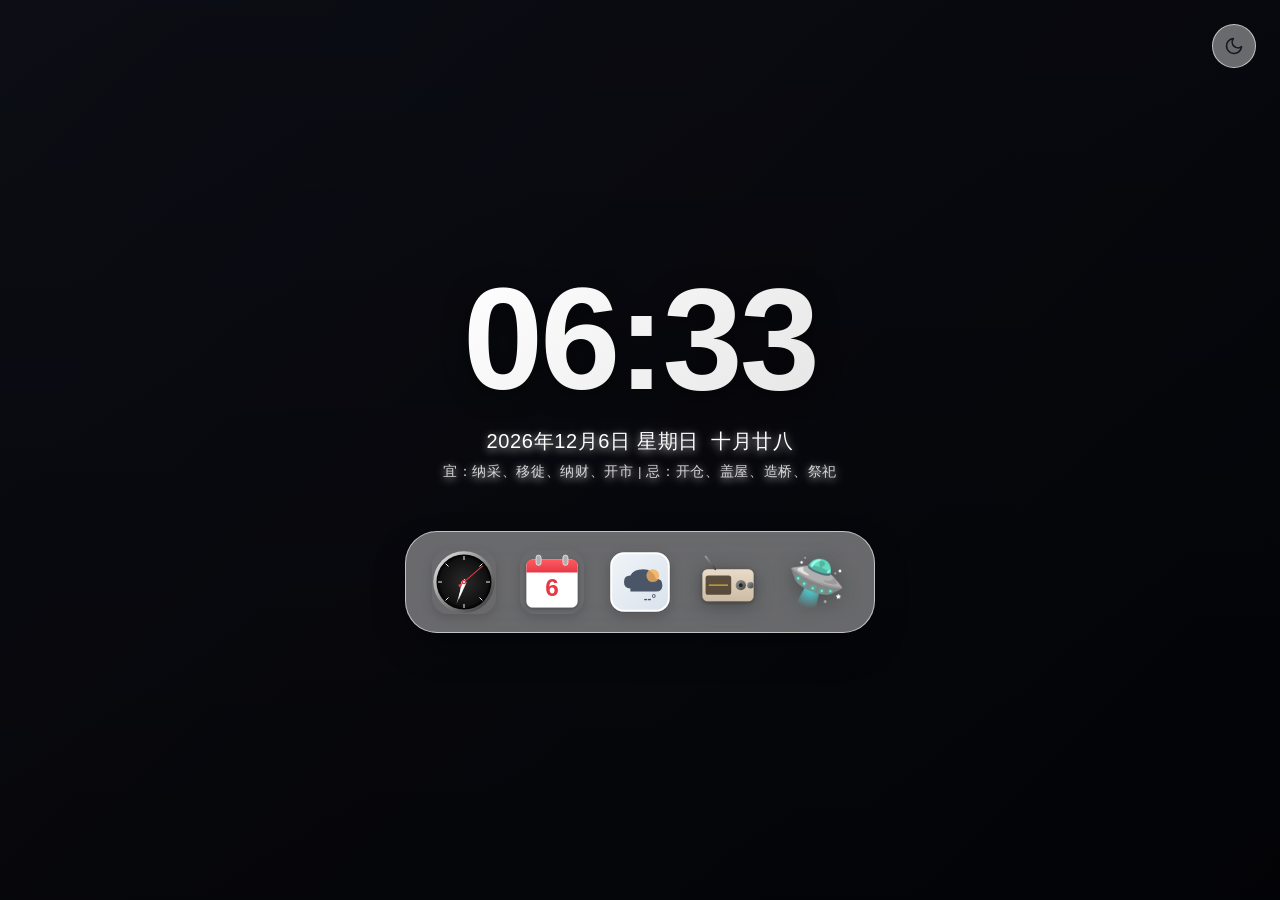
==== index.html @ fb58d251 "deploy: 2026/10/19 21:19:01" ====
<!DOCTYPE html>
<html lang="zh-CN">
<head>
<meta charset="UTF-8">
<meta name="viewport" content="width=device-width, initial-scale=1.0, maximum-scale=1.0, user-scalable=no">
<meta name="theme-color" content="#0b0d14">
<title>主页</title>
<link rel="icon" href="data:image/svg+xml,%3Csvg%20xmlns='http://www.w3.org/2000/svg'%20viewBox='0%200%20100%20100'%3E%3Ccircle%20cx='50'%20cy='50'%20r='44'%20fill='none'%20stroke='%23e63946'%20stroke-width='7'/%3E%3Ctext%20x='50'%20y='50'%20text-anchor='middle'%20dominant-baseline='central'%20font-family='STXingkai%2CXingkai%20SC%2CSTKaiti%2CKaiTi%2Cserif'%20font-size='58'%20fill='%23111'%3E%E6%8B%BE%3C/text%3E%3C/svg%3E">

<script>
  (function () {
    try {
      var saved = localStorage.getItem('theme');
      var dark = saved ? saved === 'dark' : window.matchMedia('(prefers-color-scheme: dark)').matches;
      document.documentElement.setAttribute('data-theme', dark ? 'dark' : 'light');
    } catch (e) {
      document.documentElement.setAttribute('data-theme', 'dark');
    }
  })();
</script>

<link rel="stylesheet" href="assets/css/home/base.css?v=756095dc05">
<link rel="stylesheet" href="assets/css/home/layout.css?v=217991208d">
<link rel="stylesheet" href="assets/css/home/panel.css?v=2468d6ecc9">
<link rel="stylesheet" href="assets/css/home/extra.css?v=a00f566f0d">
</head>

<body>

  <div class="bg-wrap">
    <div class="bg-img" id="bgImg"></div>
    <div class="bg-overlay"></div>
  </div>

  <div class="app-container" id="appContainer">
    
    <div class="main-area" id="mainArea">
      <div class="content-wrap" id="contentWrap">
        
        
        <h1 class="clock" id="mainClock">
          <script>
            var d = new Date();
            document.write(String(d.getHours()).padStart(2, '0') + ':' + String(d.getMinutes()).padStart(2, '0'));
          </script>
        </h1>
        
        <div class="date-area">
          <div class="date-line-1">
            <span id="dateMain">
              <script>
                var d = new Date();
                var weekDays = ['星期日','星期一','星期二','星期三','星期四','星期五','星期六'];
                document.write(d.getFullYear() + '年' + (d.getMonth()+1) + '月' + d.getDate() + '日 ' + weekDays[d.getDay()]);
              </script>
            </span>
            <span id="dateLunar"></span>
            <span id="dateHoliday" class="date-holiday" style="display:none;"></span>
          </div>
          <div class="date-line-2" id="dateHuangli"></div>
        </div>

        <div class="dock" id="dock">
          
          <div class="tool-item" onclick="openPanel('clock', event)" title="时钟">
            <svg viewBox="0 0 100 100">
              <defs>
                <radialGradient id="dial-bg" cx="50%" cy="50%" r="50%">
                  <stop offset="0%" stop-color="#2a2a2a"/><stop offset="85%" stop-color="#111"/><stop offset="100%" stop-color="#000"/>
                </radialGradient>
                <linearGradient id="dial-rim" x1="0" y1="0" x2="1" y2="1">
                  <stop offset="0%" stop-color="#f0f0f0"/><stop offset="50%" stop-color="#888"/><stop offset="100%" stop-color="#333"/>
                </linearGradient>
              </defs>
              <circle cx="50" cy="50" r="48" fill="url(#dial-rim)"/>
              <circle cx="50" cy="50" r="43" fill="url(#dial-bg)"/>
              
              <g stroke="#888" stroke-width="1.5" stroke-linecap="round">
                <line x1="50" y1="10" x2="50" y2="15" stroke="#fff"/>
                <line x1="50" y1="90" x2="50" y2="85" stroke="#fff"/>
                <line x1="10" y1="50" x2="15" y2="50" stroke="#fff"/>
                <line x1="90" y1="50" x2="85" y2="50" stroke="#fff"/>
                <line x1="21.7" y1="21.7" x2="25.3" y2="25.3" stroke="#fff"/>
                <line x1="78.3" y1="78.3" x2="74.7" y2="74.7" stroke="#fff"/>
                <line x1="78.3" y1="21.7" x2="74.7" y2="25.3" stroke="#fff"/>
                <line x1="21.7" y1="78.3" x2="25.3" y2="74.7" stroke="#fff"/>
              </g>

              <g class="clock-hand-hour">
                <path d="M46 50 L50 22 L54 50 L50 55 Z" fill="#f0f0f0"/>
              </g>
              <g class="clock-hand-min">
                <path d="M48 50 L50 14 L52 50 L50 55 Z" fill="#fff"/>
              </g>
              <g class="clock-hand-sec">
                <line x1="50" y1="58" x2="50" y2="12" stroke="#e63946" stroke-width="1.5" stroke-linecap="round"/>
                <circle cx="50" cy="58" r="2.5" fill="#e63946"/>
              </g>
              
              <circle cx="50" cy="50" r="3.5" fill="#e63946"/>
              <circle cx="50" cy="50" r="1.5" fill="#fff"/>
            </svg>
          </div>

          
          <div class="tool-item" onclick="openPanel('calendar', event)" title="日历">
            <svg viewBox="0 0 100 100">
              <defs>
                <linearGradient id="cal-top" x1="0" y1="0" x2="0" y2="1">
                  <stop offset="0%" stop-color="#ff5a5f"/><stop offset="100%" stop-color="#e63946"/>
                </linearGradient>
                <filter id="shadow" x="-10%" y="-10%" width="120%" height="120%">
                  <feDropShadow dx="0" dy="2" stdDeviation="3" flood-opacity="0.3"/>
                </filter>
              </defs>
              <rect x="10" y="15" width="80" height="75" rx="10" fill="#fff" filter="url(#shadow)"/>
              <path d="M10 25 Q10 15 20 15 L80 15 Q90 15 90 25 L90 35 L10 35 Z" fill="url(#cal-top)"/>
              <rect x="25" y="8" width="8" height="16" rx="4" fill="#b0b0b0" stroke="#fff" stroke-width="1"/>
              <rect x="67" y="8" width="8" height="16" rx="4" fill="#b0b0b0" stroke="#fff" stroke-width="1"/>
              <text class="cal-svg-day" x="50" y="72" font-family="Arial, sans-serif" font-weight="bold" font-size="38" fill="#e63946" text-anchor="middle">1</text>
            </svg>
          </div>

          
          <div class="tool-item" onclick="openPanel('weather', event)" title="天气">
            <svg viewBox="0 0 100 100">
              <defs>
                <linearGradient id="w-bg" x1="0" y1="0" x2="1" y2="1">
                  <stop offset="0%" stop-color="#f0f4f8"/><stop offset="100%" stop-color="#d9e2ec"/>
                </linearGradient>
              </defs>
              <rect x="5" y="5" width="90" height="90" rx="20" fill="url(#w-bg)" stroke="#fff" stroke-width="3" filter="url(#shadow)"/>
              <path d="M35 60 Q25 60 25 50 Q25 40 35 40 Q40 30 55 30 Q70 30 75 45 Q85 45 85 55 Q85 65 75 65 L35 65 Z" fill="#4a5568"/>
              <circle cx="70" cy="40" r="10" fill="#f6ad55" opacity="0.8"/>
              <text id="svgWeatherTemp" x="75" y="82" font-family="Arial" font-weight="bold" font-size="18" fill="#4a5568" text-anchor="end">--°</text>
            </svg>
          </div>

          
          <a class="tool-item flat-icon" href="https://yuanhao-o.github.io/broadcast/" target="_blank" onclick="event.stopPropagation();" title="广播系统" style="text-decoration: none;">
            <svg viewBox="0 0 100 100">
              <defs>
                <linearGradient id="radio-body" x1="0" y1="0" x2="0" y2="1">
                  <stop offset="0%" stop-color="#e8dcc8"/><stop offset="100%" stop-color="#cdbca4"/>
                </linearGradient>
                <linearGradient id="radio-metal" x1="0" y1="0" x2="1" y2="1">
                  <stop offset="0%" stop-color="#999"/><stop offset="100%" stop-color="#444"/>
                </linearGradient>
              </defs>
              <rect x="10" y="30" width="80" height="50" rx="8" fill="url(#radio-body)" filter="url(#shadow)"/>
              <rect x="15" y="40" width="40" height="30" rx="4" fill="#3a2e20" opacity="0.8"/>
              <line x1="20" y1="55" x2="50" y2="55" stroke="#d4af37" stroke-width="2"/>
              <circle cx="70" cy="55" r="8" fill="url(#radio-metal)"/>
              <circle cx="70" cy="55" r="3" fill="#222"/>
              <circle cx="85" cy="55" r="5" fill="url(#radio-metal)"/>
              <line x1="30" y1="30" x2="15" y2="10" stroke="url(#radio-metal)" stroke-width="3" stroke-linecap="round"/>
            </svg>
          </a>

          
          <div class="tool-item flat-icon" onclick="popEmojiAndChange(event)" title="Hi🥰">
            <span class="emoji-char" id="dockEmoji">😀</span>
          </div>
        </div>
      </div>
    </div>

    
    <div class="side-panel" id="sidePanel" onclick="event.stopPropagation()">
      <div class="panel-header">
        <h2 class="panel-title" id="panelTitle">功能</h2>
        <button class="panel-close" onclick="closePanel()">
          <svg width="20" height="20" viewBox="0 0 24 24" fill="none" stroke="currentColor" stroke-width="2" stroke-linecap="round"><path d="M18 6L6 18M6 6l12 12"/></svg>
        </button>
      </div>

      
      <div class="panel-content" id="panel-clock">
        <div class="big-clock-display" id="bigClock" style="margin-top:2vh; margin-bottom: 4vh;">00:00:00</div>
        
        <div class="pomo-module">
          <div class="pomo-header">
            <span id="pomoPhaseText">专注时间</span>
            <button class="pomo-settings-btn" onclick="togglePomoSettings(event)" aria-label="设置">
              <svg viewBox="0 0 24 24" fill="none" stroke="currentColor" stroke-width="2" stroke-linecap="round"><circle cx="12" cy="12" r="3"/><path d="M19.4 15a1.65 1.65 0 0 0 .33 1.82l.06.06a2 2 0 0 1 0 2.83 2 2 0 0 1-2.83 0l-.06-.06a1.65 1.65 0 0 0-1.82-.33 1.65 1.65 0 0 0-1 1.51V21a2 2 0 0 1-2 2 2 2 0 0 1-2-2v-.09A1.65 1.65 0 0 0 9 19.4a1.65 1.65 0 0 0-1.82.33l-.06.06a2 2 0 0 1-2.83 0 2 2 0 0 1 0-2.83l.06-.06a1.65 1.65 0 0 0 .33-1.82 1.65 1.65 0 0 0-1.51-1H3a2 2 0 0 1-2-2 2 2 0 0 1 2-2h.09A1.65 1.65 0 0 0 4.6 9a1.65 1.65 0 0 0-.33-1.82l-.06-.06a2 2 0 0 1 0-2.83 2 2 0 0 1 2.83 0l.06.06a1.65 1.65 0 0 0 1.82.33H9a1.65 1.65 0 0 0 1-1.51V3a2 2 0 0 1 2-2 2 2 0 0 1 2 2v.09a1.65 1.65 0 0 0 1 1.51 1.65 1.65 0 0 0 1.82-.33l.06-.06a2 2 0 0 1 2.83 0 2 2 0 0 1 0 2.83l-.06.06a1.65 1.65 0 0 0-.33 1.82V9a1.65 1.65 0 0 0 1.51 1H21a2 2 0 0 1 2 2 2 2 0 0 1-2 2h-.09a1.65 1.65 0 0 0-1.51 1z"/></svg>
            </button>
          </div>

          <div class="pomo-settings-pop" id="pomoSettingsPop">
            <label>专注: <input type="number" id="pomoFocusIn" min="1" max="90" value="25"> 分</label>
            <label>短休: <input type="number" id="pomoShortIn" min="1" max="30" value="5"> 分</label>
            <label>长休: <input type="number" id="pomoLongIn" min="1" max="60" value="15"> 分</label>
            <button onclick="savePomoSettings(event)">保存</button>
          </div>

          <div class="pomo-ring-wrap">
            <svg viewBox="0 0 100 100" class="pomo-ring-svg">
              <circle cx="50" cy="50" r="44" class="pomo-track"/>
              <circle cx="50" cy="50" r="44" class="pomo-bar" id="pomoProgressBar"/>
            </svg>
            <div class="pomo-time" id="pomoTimeText">25:00</div>
          </div>

          <div class="pomo-controls">
            <button class="pomo-btn" onclick="togglePomo(event)">
              <span id="pomoStartBtnText">开始</span>
            </button>
            <button class="pomo-btn" onclick="resetPomo(event)">重置</button>
          </div>
        </div>
      </div>

      
      <div class="panel-content" id="panel-calendar">
        <div style="display:flex; justify-content:space-between; align-items:center; margin-bottom:20px;">
          <button onclick="changeMonth(-1)" style="background:none;border:none;color:var(--text);cursor:pointer;padding:8px;">
            <svg width="24" height="24" viewBox="0 0 24 24" fill="none" stroke="currentColor" stroke-width="2"><path d="M15 18l-6-6 6-6"/></svg>
          </button>
          
          <div style="display:flex; align-items:center; gap:12px;">
            <h3 id="calMonthTitle" style="margin:0; font-size:clamp(1.1rem, 2.5vw, 1.3rem);">2026年 10月</h3>
            <button class="today-btn" onclick="goToToday()">今天</button>
          </div>

          <button onclick="changeMonth(1)" style="background:none;border:none;color:var(--text);cursor:pointer;padding:8px;">
            <svg width="24" height="24" viewBox="0 0 24 24" fill="none" stroke="currentColor" stroke-width="2"><path d="M9 18l6-6-6-6"/></svg>
          </button>
        </div>
        <div class="calendar-header">
          <div>日</div><div>一</div><div>二</div><div>三</div><div>四</div><div>五</div><div>六</div>
        </div>
        <div class="calendar-grid" id="calGrid"></div>
      </div>

      
      <div class="panel-content" id="panel-weather">
        <div class="weather-search-container">
          <input type="text" id="cityInput" placeholder="搜索城市 (如: 上海)">
          <button onclick="searchCity()" aria-label="搜索">
            <svg width="18" height="18" viewBox="0 0 24 24" fill="none" stroke="currentColor" stroke-width="2"><circle cx="11" cy="11" r="8"/><path d="M21 21l-4.35-4.35"/></svg>
          </button>
        </div>

        <div class="weather-hero">
          <div class="weather-hero-city" id="wCityName">定位中...</div>
          <div class="weather-hero-main">
            <div class="weather-hero-temp" id="wTemp">--°</div>
            <div style="display:flex; flex-direction:column;">
              <div class="weather-hero-desc" id="wDesc">-</div>
              <div style="font-size:0.9rem; color:var(--text-sub);" id="wFeelsLike">体感 --°</div>
            </div>
          </div>
        </div>

        <div class="weather-grid">
          <div class="weather-card">
            <div class="weather-card-title">
              <svg width="14" height="14" viewBox="0 0 24 24" fill="none" stroke="currentColor" stroke-width="2"><path d="M12 2.69l5.66 5.66a8 8 0 1 1-11.31 0z"/></svg>
              相对湿度
            </div>
            <div class="weather-card-value" id="wHumidity">--%</div>
          </div>
          <div class="weather-card">
            <div class="weather-card-title">
              <svg width="14" height="14" viewBox="0 0 24 24" fill="none" stroke="currentColor" stroke-width="2"><path d="M9.59 4.59A2 2 0 1 1 11 8H2m10.59 11.41A2 2 0 1 0 14 16H2m15.73-8.27A2.5 2.5 0 1 1 19.5 12H2"/></svg>
              风速
            </div>
            <div class="weather-card-value" id="wWind">-- km/h</div>
          </div>
        </div>

        <div class="weather-forecast-title">未来 5 天</div>
        <div class="weather-forecast" id="wForecast"></div>
      </div>
    </div>
  </div>

  <button class="theme-toggle" id="themeToggle" aria-label="切换主题">
    <svg class="icon-sun" viewBox="0 0 24 24" fill="none" stroke="currentColor" stroke-width="2" stroke-linecap="round">
      <circle cx="12" cy="12" r="4.5"/><path d="M12 2v2m0 16v2M4.93 4.93l1.41 1.41m11.32 11.32l1.41 1.41M2 12h2m16 0h2M6.34 17.66l-1.41 1.41M19.07 4.93l-1.41 1.41"/>
    </svg>
    <svg class="icon-moon" viewBox="0 0 24 24" fill="none" stroke="currentColor" stroke-width="2" stroke-linecap="round" stroke-linejoin="round">
      <path d="M21 12.79A9 9 0 1 1 11.21 3 7 7 0 0 0 21 12.79z"/>
    </svg>
  </button>

  <div class="toast" id="toast">提示</div>

  <script src="assets/vendor/lunar-1.6.12.js?v=e92a6390a7" defer></script>

<script src="assets/js/home/app.js?v=abe5854123"></script>
</body>
</html>
---- assets/css/home/base.css ----
/*! home/base.css */*,::after,::before{box-sizing:border-box}html{-webkit-text-size-adjust:100%}:root{color-scheme:dark;--bg:#0b0d14;--text:#ffffff;--text-sub:rgba(255, 255, 255, 0.6);--glass:rgba(255, 255, 255, 0.08);--glass-border:rgba(255, 255, 255, 0.15);--panel-bg:rgba(20, 24, 36, 0.85);--panel-border:rgba(255, 255, 255, 0.1);--hover-bg:rgba(255, 255, 255, 0.15);--text-shadow:0 2px 8px rgba(0,0,0,0.6);--card-bg:rgba(255, 255, 255, 0.05);--card-border:rgba(255, 255, 255, 0.08);--cal-hover:rgba(255,255,255,0.1);--cal-today-bg:#e63946}[data-theme=light]{color-scheme:light;--bg:#f3f5fb;--text:#141824;--text-sub:rgba(20, 24, 36, 0.6);--glass:rgba(255, 255, 255, 0.4);--glass-border:rgba(255, 255, 255, 0.6);--panel-bg:rgba(255, 255, 255, 0.95);--panel-border:rgba(0, 0, 0, 0.08);--hover-bg:rgba(0, 0, 0, 0.05);--text-shadow:0 2px 8px rgba(255,255,255,0.8);--card-bg:rgba(255, 255, 255, 0.6);--card-border:rgba(0, 0, 0, 0.05);--cal-hover:rgba(0,0,0,0.05);--cal-today-bg:#e63946}body{margin:0;height:100vh;display:flex;overflow:hidden;background-color:var(--bg);color:var(--text);font-family:-apple-system,BlinkMacSystemFont,"Segoe UI",Roboto,"PingFang SC","Microsoft YaHei",sans-serif;transition:background-color .45s ease,color .45s ease}.bg-wrap{position:fixed;inset:0;z-index:-1;background-color:var(--bg)}.bg-img{position:absolute;inset:0;background-size:cover;background-position:center;filter:saturate(.9) contrast(1.05) brightness(.85);animation:bgZoom 30s ease-in-out infinite alternate;opacity:0;transition:opacity 1s ease}.bg-img.loaded{opacity:1}.bg-overlay{position:absolute;inset:0;background:linear-gradient(180deg,rgba(0,0,0,.4) 0,rgba(0,0,0,.6) 100%)}[data-theme=light] .bg-overlay{background:linear-gradient(180deg,rgba(0,0,0,.3) 0,rgba(0,0,0,.5) 100%)}.theme-toggle{position:fixed;top:clamp(16px,2vw,24px);right:clamp(16px,2vw,24px);z-index:50;width:44px;height:44px;display:grid;place-items:center;border-radius:50%;border:1px solid var(--glass-border);background:var(--glass);backdrop-filter:blur(12px);color:var(--text);cursor:pointer;transition:all .3s cubic-bezier(.25, 1, .5, 1)}.theme-toggle:hover{transform:scale(1.05);background:var(--hover-bg)}.theme-toggle svg{width:20px;height:20px;position:absolute;transition:opacity .3s,transform .3s}.theme-toggle .icon-moon{opacity:0;transform:rotate(-90deg) scale(.5)}[data-theme=light] .theme-toggle .icon-sun{opacity:0;transform:rotate(90deg) scale(.5)}[data-theme=light] .theme-toggle .icon-moon{opacity:1;transform:rotate(0) scale(1)}.app-container.split~.theme-toggle{opacity:0;pointer-events:none;transform:translateY(-10px) scale(.9)}
---- assets/css/home/layout.css ----
/*! home/layout.css */.app-container{display:flex;width:100%;height:100%;transition:transform .5s cubic-bezier(.25, 1, .5, 1)}.main-area{flex:1;display:flex;flex-direction:column;align-items:center;justify-content:center;position:relative;z-index:10;width:100%;height:100%;padding:clamp(20px,4vw,40px);transition:transform .5s cubic-bezier(.25, 1, .5, 1),opacity .5s ease}.app-container.split .main-area{transform:scale(.85) translateX(-10vw);opacity:.6;cursor:pointer}.content-wrap{display:flex;flex-direction:column;align-items:center;width:100%;transition:transform .5s cubic-bezier(.25, 1, .5, 1)}.clock{font-family:ui-rounded,"SF Pro Rounded",-apple-system,sans-serif;font-size:clamp(4rem, 12vw, 9rem);font-weight:600;line-height:1;margin:0;background:linear-gradient(135deg,#fff 0,rgba(255,255,255,.8) 100%);-webkit-background-clip:text;-webkit-text-fill-color:transparent;filter:drop-shadow(0 4px 12px rgba(0,0,0,.4));letter-spacing:-.02em}[data-theme=light] .clock{background:linear-gradient(135deg,#fff 0,rgba(255,255,255,.9) 100%);-webkit-background-clip:text;-webkit-text-fill-color:transparent;filter:drop-shadow(0 4px 12px rgba(0,0,0,.5))}.date-area{display:flex;flex-direction:column;align-items:center;gap:clamp(4px,1vw,8px);margin-top:clamp(10px,2vw,16px);margin-bottom:clamp(30px,6vw,50px);text-align:center;font-weight:500;letter-spacing:.04em;text-shadow:var(--text-shadow);color:#fff}.date-line-1{display:flex;align-items:center;flex-wrap:wrap;justify-content:center;gap:clamp(6px,1.5vw,12px);font-size:clamp(.95rem, 2.5vw, 1.25rem)}.date-line-2{font-size:clamp(.75rem, 1.8vw, .85rem);color:rgba(255,255,255,.8)}.date-holiday{background:#e63946;color:#fff;padding:2px 6px;border-radius:4px;font-size:.75rem;font-weight:600;text-shadow:none}.date-holiday.work{background:#5a6270}.dock{display:flex;flex-wrap:wrap;justify-content:center;gap:clamp(10px,2vw,24px);padding:clamp(12px,2vw,18px) clamp(16px,3vw,26px);border-radius:clamp(20px,4vw,32px);background:var(--glass);border:1px solid var(--glass-border);backdrop-filter:blur(20px);-webkit-backdrop-filter:blur(20px);box-shadow:0 16px 40px -10px rgba(0,0,0,.4);max-width:95vw}.tool-item{position:relative;width:clamp(44px,6vw,64px);height:clamp(44px,6vw,64px);border-radius:clamp(12px,2vw,16px);cursor:pointer;display:flex;align-items:center;justify-content:center;transition:transform .2s cubic-bezier(.34, 1.56, .64, 1);-webkit-tap-highlight-color:transparent;box-shadow:0 4px 12px rgba(0,0,0,.15)}.tool-item:hover{transform:translateY(-4px) scale(1.05)}.tool-item:active{transform:scale(.95)}.tool-item svg{width:100%;height:100%;border-radius:inherit}.tool-item.flat-icon{box-shadow:none;background:0 0}.tool-item.flat-icon svg{filter:drop-shadow(0 4px 10px rgba(0,0,0,.3))}.clock-hand-hour,.clock-hand-min,.clock-hand-sec{transform-origin:50px 50px}.emoji-char{font-size:clamp(32px, 4vw, 46px);line-height:1;filter:drop-shadow(0 4px 10px rgba(0,0,0,.3));transition:transform .2s cubic-bezier(.34, 1.56, .64, 1);user-select:none}.tool-item:active .emoji-char{transform:scale(.85)}
---- assets/css/home/panel.css ----
/*! home/panel.css */.side-panel{position:fixed;top:0;right:0;width:50vw;min-width:380px;max-width:800px;height:100vh;height:100dvh;background:var(--panel-bg);border-left:1px solid var(--panel-border);backdrop-filter:blur(30px);-webkit-backdrop-filter:blur(30px);z-index:40;transform:translateX(100%);opacity:0;pointer-events:none;display:flex;flex-direction:column;padding:clamp(20px,4vw,40px);transition:transform .5s cubic-bezier(.25, 1, .5, 1),opacity .5s cubic-bezier(.25, 1, .5, 1)}.side-panel.open{transform:translateX(0);opacity:1;pointer-events:auto}.panel-header{display:flex;justify-content:space-between;align-items:center;margin-bottom:clamp(20px,4vw,30px);flex-shrink:0}.panel-title{font-size:clamp(1.2rem, 3vw, 1.5rem);font-weight:600;margin:0}.panel-close{background:var(--hover-bg);border:none;width:36px;height:36px;border-radius:50%;cursor:pointer;color:var(--text);display:grid;place-items:center;transition:background .2s}.panel-close:hover{background:var(--glass-border)}.panel-content{flex:1;overflow-y:auto;display:none;padding-bottom:20px}.panel-content.active{display:block;animation:fadeIn .4s ease}#panel-clock.active{display:flex;flex-direction:column;align-items:center;height:100%}.big-clock-display{font-family:ui-rounded,sans-serif;font-size:clamp(4rem, 10vw, 7rem);font-weight:600;text-align:center;letter-spacing:-.04em;line-height:1;text-shadow:0 4px 20px rgba(0,0,0,.1)}.pomo-module{width:100%;max-width:340px;background:var(--card-bg);border:1px solid var(--card-border);border-radius:24px;padding:clamp(16px,3vw,24px);display:flex;flex-direction:column;align-items:center;position:relative;backdrop-filter:blur(10px);margin-top:auto;margin-bottom:20px}.pomo-header{width:100%;display:flex;justify-content:space-between;align-items:center;font-size:clamp(.9rem, 2vw, 1rem);font-weight:600;color:var(--text-sub);margin-bottom:20px}.pomo-settings-btn{background:0 0;border:none;color:var(--text-sub);cursor:pointer;padding:4px;border-radius:8px;transition:background .2s}.pomo-settings-btn:hover{background:var(--hover-bg);color:var(--text)}.pomo-settings-btn svg{width:20px;height:20px}.pomo-settings-pop{display:none;position:absolute;top:60px;right:20px;background:var(--panel-bg);border:1px solid var(--panel-border);padding:16px;border-radius:16px;z-index:10;box-shadow:0 10px 30px rgba(0,0,0,.2);flex-direction:column;gap:12px}.pomo-settings-pop.show{display:flex}.pomo-settings-pop label{font-size:.9rem;display:flex;justify-content:space-between;align-items:center;gap:10px}.pomo-settings-pop input{width:60px;padding:6px 8px;border-radius:8px;border:1px solid var(--line);background:var(--glass);color:var(--text);font-size:.9rem;outline:0}.pomo-settings-pop button{background:#4f6ef7;color:#fff;border:none;padding:8px 12px;border-radius:8px;cursor:pointer;font-size:.9rem;font-weight:600;margin-top:4px}.pomo-ring-wrap{position:relative;width:clamp(140px,40vw,180px);height:clamp(140px,40vw,180px);margin-bottom:20px}.pomo-ring-svg{width:100%;height:100%;transform:rotate(-90deg)}.pomo-track{fill:none;stroke:var(--line);stroke-width:6}.pomo-bar{fill:none;stroke:#e63946;stroke-width:6;stroke-linecap:round;stroke-dasharray:276.46;stroke-dashoffset:0;transition:stroke-dashoffset .5s linear}.pomo-time{position:absolute;inset:0;display:flex;align-items:center;justify-content:center;font-family:ui-rounded,sans-serif;font-size:clamp(1.8rem, 5vw, 2.4rem);font-weight:600;font-variant-numeric:tabular-nums;color:var(--text)}.pomo-controls{display:flex;gap:16px}.pomo-btn{padding:clamp(8px,2vw,10px) clamp(16px,4vw,24px);border-radius:14px;border:1px solid var(--glass-border);background:var(--glass);color:var(--text);font-size:clamp(.85rem, 2vw, 1rem);font-weight:600;cursor:pointer;transition:all .2s;backdrop-filter:blur(10px)}.pomo-btn:hover{background:var(--hover-bg)}.pomo-btn:active{transform:scale(.96)}.calendar-header{display:grid;grid-template-columns:repeat(7,1fr);text-align:center;font-weight:600;color:var(--text-sub);margin-bottom:8px;font-size:clamp(.8rem, 2vw, .95rem)}.calendar-grid{display:grid;grid-template-columns:repeat(7,1fr);gap:clamp(2px,1vw,4px)}.cal-day{aspect-ratio:1.1;display:flex;flex-direction:column;align-items:center;justify-content:center;border-radius:50%;cursor:default;transition:background .2s;margin:0}.cal-day:hover{background:var(--cal-hover)}.cal-day.other-month{opacity:.25}.cal-solar{font-size:clamp(1rem, 3vw, 1.35rem);font-weight:600;line-height:1.2}.cal-lunar{font-size:clamp(.6rem, 1.8vw, .75rem);color:var(--text-sub);transform:scale(.9);margin-top:2px;white-space:nowrap}.cal-day.today{background:var(--cal-today-bg);color:#fff;box-shadow:0 4px 12px rgba(230,57,70,.3)}.cal-day.today .cal-lunar{color:rgba(255,255,255,.9)}.cal-day.today:hover{background:var(--cal-today-bg)}.today-btn{background:var(--glass);border:1px solid var(--glass-border);color:var(--text);font-size:clamp(.75rem, 1.8vw, .85rem);font-weight:600;padding:6px 14px;border-radius:999px;cursor:pointer;transition:background .2s}.today-btn:hover{background:var(--hover-bg)}.weather-search-container{position:relative;margin-bottom:24px}.weather-search-container input{width:100%;padding:clamp(10px,2vw,14px) clamp(14px,3vw,20px);padding-right:50px;border-radius:24px;border:1px solid var(--card-border);background:var(--card-bg);color:var(--text);font-size:clamp(.9rem, 2vw, 1rem);outline:0;backdrop-filter:blur(10px);transition:border-color .3s}.weather-search-container input:focus{border-color:#4f6ef7}.weather-search-container button{position:absolute;right:6px;top:6px;bottom:6px;width:38px;border-radius:50%;border:none;background:#4f6ef7;color:#fff;cursor:pointer;display:grid;place-items:center;transition:background .3s}.weather-search-container button:hover{background:#3b56cc}.weather-hero{display:flex;flex-direction:column;align-items:center;margin-bottom:30px}.weather-hero-city{font-size:clamp(1rem, 2.5vw, 1.2rem);font-weight:600;margin-bottom:10px}.weather-hero-main{display:flex;align-items:center;gap:20px;flex-wrap:wrap;justify-content:center}.weather-hero-temp{font-size:clamp(3.5rem, 10vw, 5rem);font-weight:300;line-height:1;letter-spacing:-.05em}.weather-hero-desc{font-size:clamp(1.2rem, 3vw, 1.5rem);font-weight:700;margin-bottom:4px}.weather-grid{display:grid;grid-template-columns:repeat(auto-fit,minmax(130px,1fr));gap:12px;margin-bottom:30px}.weather-card{background:var(--card-bg);border:1px solid var(--card-border);border-radius:16px;padding:clamp(12px,2vw,16px);display:flex;flex-direction:column;justify-content:center;backdrop-filter:blur(10px)}.weather-card-title{font-size:clamp(.75rem, 1.8vw, .85rem);color:var(--text-sub);margin-bottom:8px;display:flex;align-items:center;gap:6px}.weather-card-value{font-size:clamp(1.2rem, 3vw, 1.5rem);font-weight:600}.weather-forecast-title{font-size:clamp(1rem, 2vw, 1.1rem);font-weight:600;margin-bottom:16px}.weather-forecast{display:flex;gap:10px;overflow-x:auto;padding-bottom:10px;scrollbar-width:none}.weather-forecast::-webkit-scrollbar{display:none}.forecast-item{flex:1;min-width:clamp(70px,20vw,80px);background:var(--card-bg);border:1px solid var(--card-border);border-radius:16px;padding:clamp(10px,2vw,16px) 10px;display:flex;flex-direction:column;align-items:center;backdrop-filter:blur(10px)}.forecast-item svg{width:clamp(24px,4vw,28px);height:clamp(24px,4vw,28px);margin:6px 0}.forecast-temp{font-weight:600;font-size:clamp(.85rem, 2vw, .95rem)}.forecast-date{font-size:clamp(.75rem, 1.8vw, .85rem);color:var(--text-sub);margin-bottom:4px}.toast{position:fixed;bottom:40px;left:50%;transform:translateX(-50%) translateY(20px);background:var(--panel-bg);padding:12px 24px;border-radius:999px;border:1px solid var(--panel-border);backdrop-filter:blur(10px);font-size:.9rem;opacity:0;transition:all .3s ease;pointer-events:none;z-index:100;box-shadow:0 10px 30px rgba(0,0,0,.2)}.toast.show{opacity:1;transform:translateX(-50%) translateY(0)}.particle{position:fixed;width:8px;height:8px;border-radius:2px;pointer-events:none;z-index:999}@keyframes fadeIn{from{opacity:0;transform:translateY(10px)}to{opacity:1;transform:translateY(0)}}
---- assets/css/home/extra.css ----
/*! home/extra.css */@media (max-aspect-ratio:1/1){.main-area{justify-content:flex-start;padding-top:15vh}.app-container.split{flex-direction:column}.app-container.split .main-area{transform:scale(.8) translateY(-2vh);height:40vh;width:100vw;padding-top:5vh}.side-panel{width:100vw;min-width:100vw;max-width:100vw;height:60vh;top:40vh;left:0;right:auto;border-left:none;border-top:1px solid var(--panel-border);border-radius:24px 24px 0 0;transform:translateY(100%);box-shadow:0 -10px 40px rgba(0,0,0,.2)}.side-panel.open{transform:translateY(0)}}
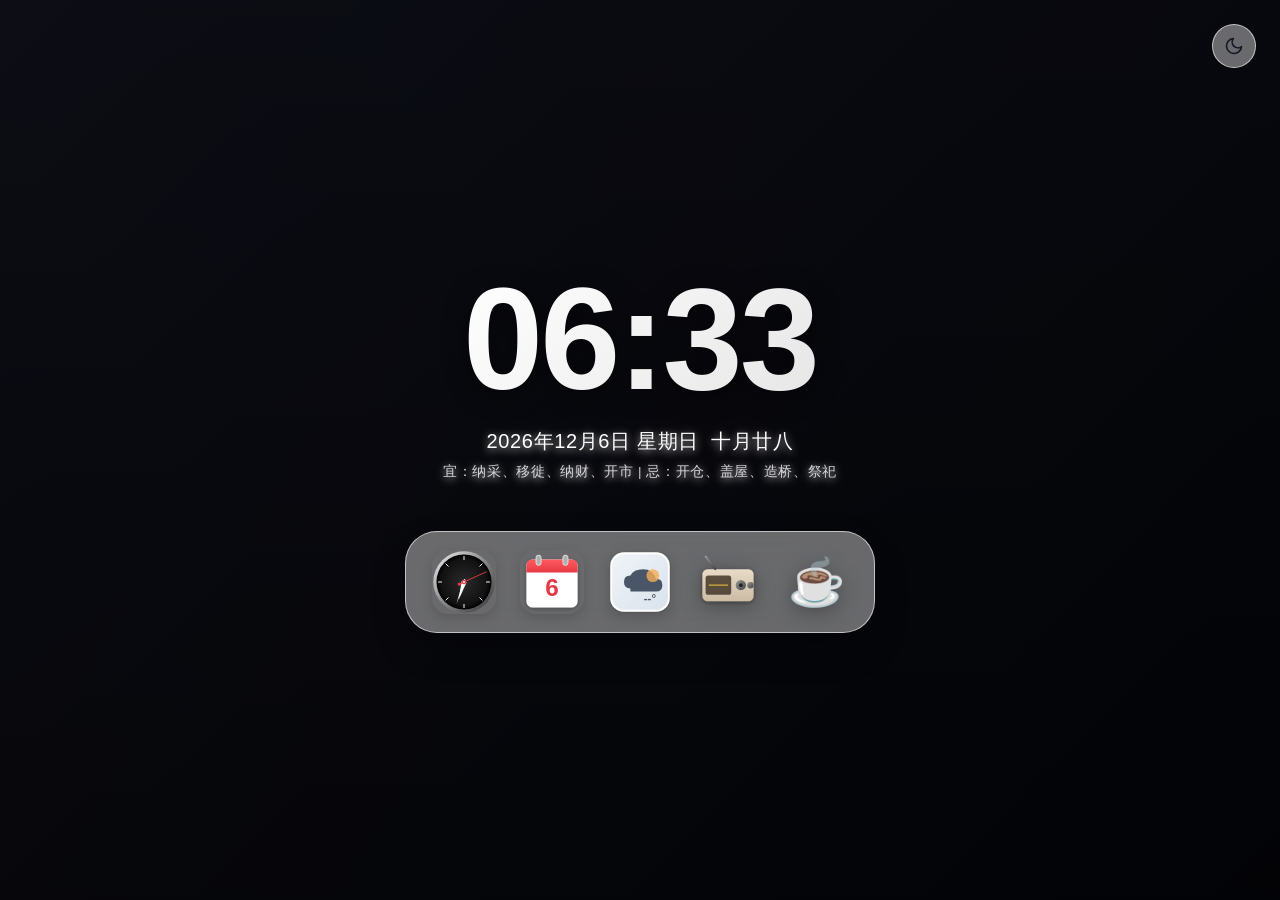
==== commit c768d08d: "deploy: 2026/10/19 22:21:23" ====
--- a/index.html
+++ b/index.html
@@ -289,6 +289,6 @@
 
   <script src="assets/vendor/lunar-1.6.12.js?v=e92a6390a7" defer></script>
 
-<script src="assets/js/home/app.js?v=abe5854123"></script>
+<script src="assets/js/home/app.js?v=b0e4f1364b"></script>
 </body>
 </html>
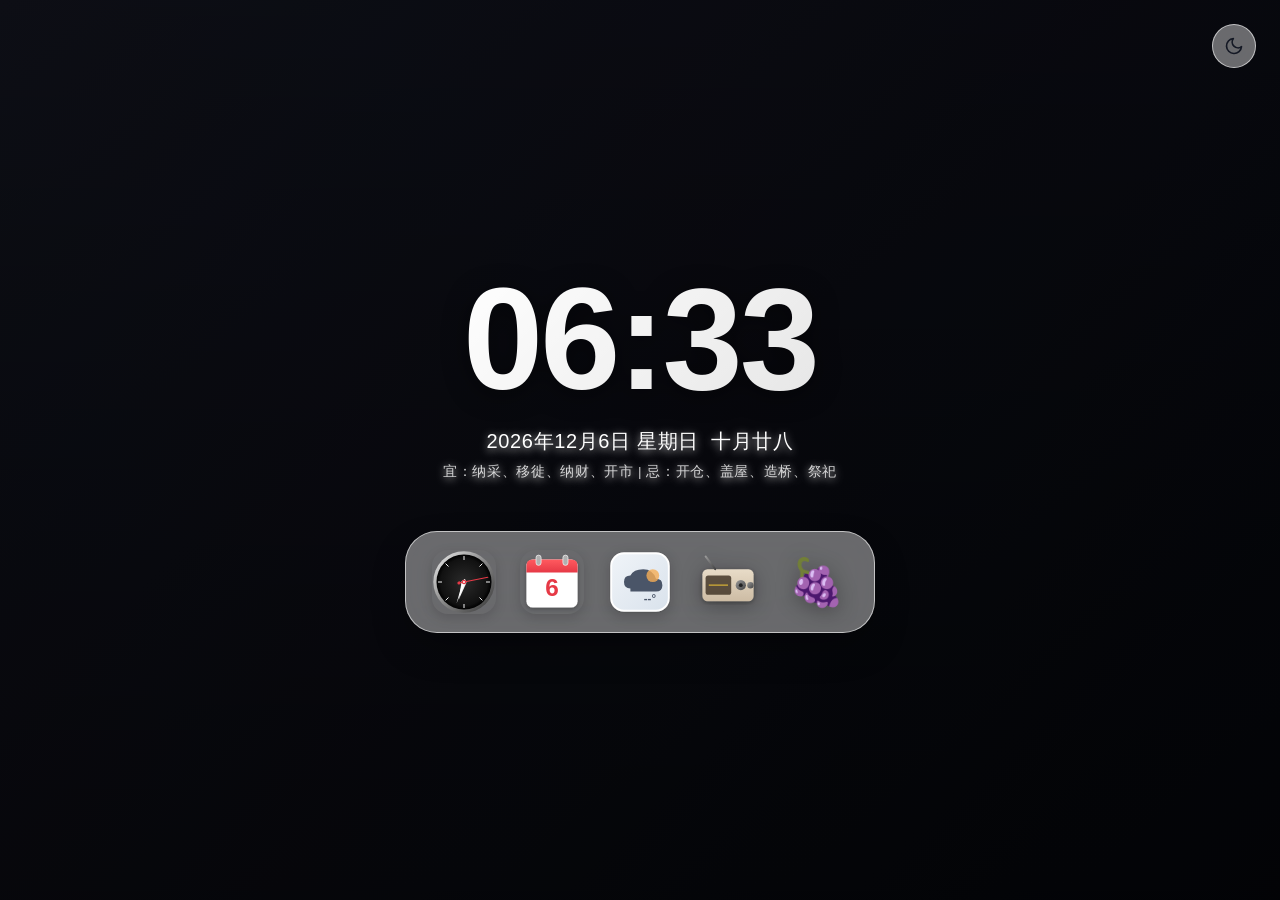
==== commit 97ce2040: "deploy: 2026/10/19 22:37:15" ====
--- a/index.html
+++ b/index.html
@@ -289,6 +289,6 @@
 
   <script src="assets/vendor/lunar-1.6.12.js?v=e92a6390a7" defer></script>
 
-<script src="assets/js/home/app.js?v=b0e4f1364b"></script>
+<script src="assets/js/home/app.js?v=a0e967e8eb"></script>
 </body>
 </html>
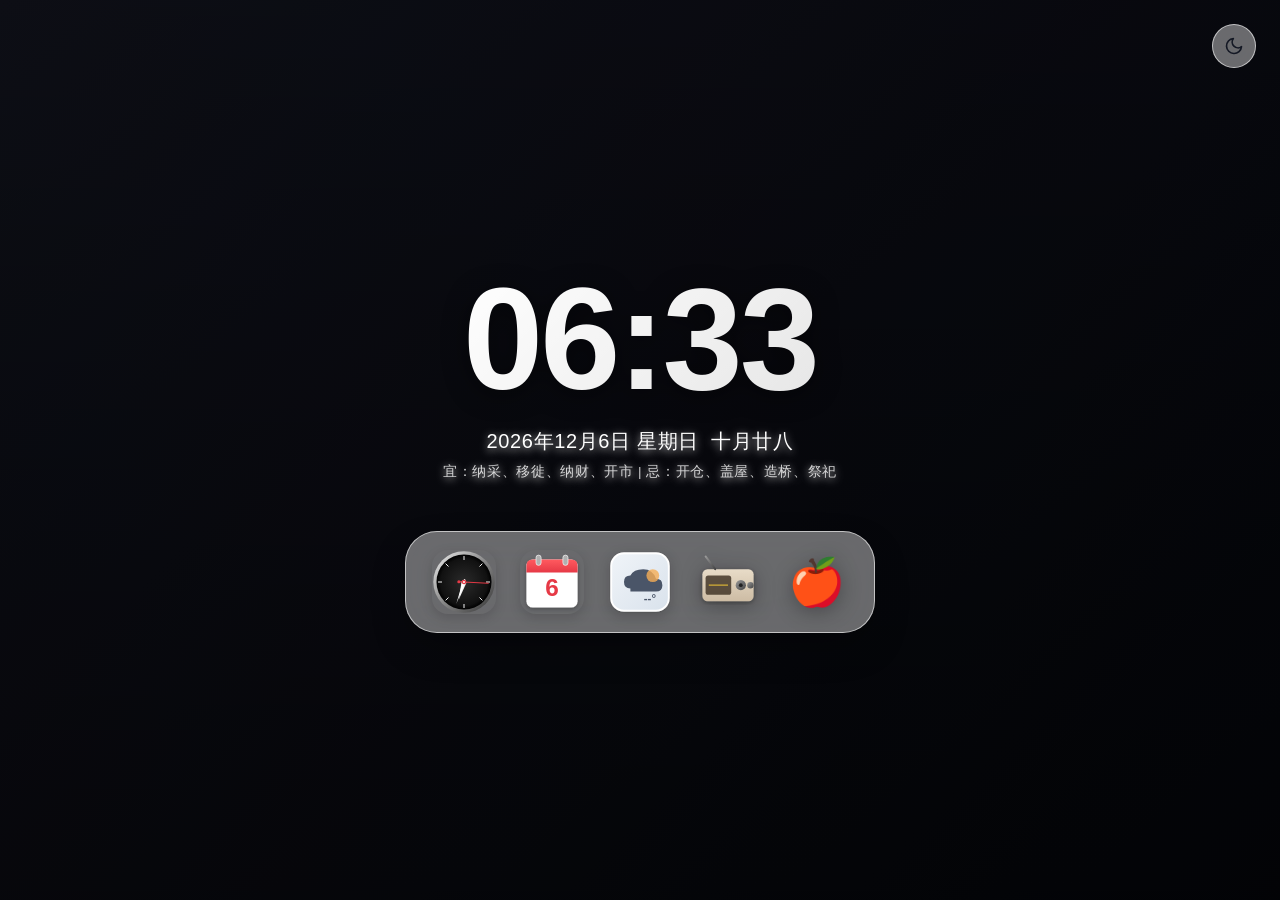
==== commit 5a75e27e: "deploy: 2026/10/19 23:10:54" ====
--- a/index.html
+++ b/index.html
@@ -289,6 +289,6 @@
 
   <script src="assets/vendor/lunar-1.6.12.js?v=e92a6390a7" defer></script>
 
-<script src="assets/js/home/app.js?v=a0e967e8eb"></script>
+<script src="assets/js/home/app.js?v=264b003985"></script>
 </body>
 </html>
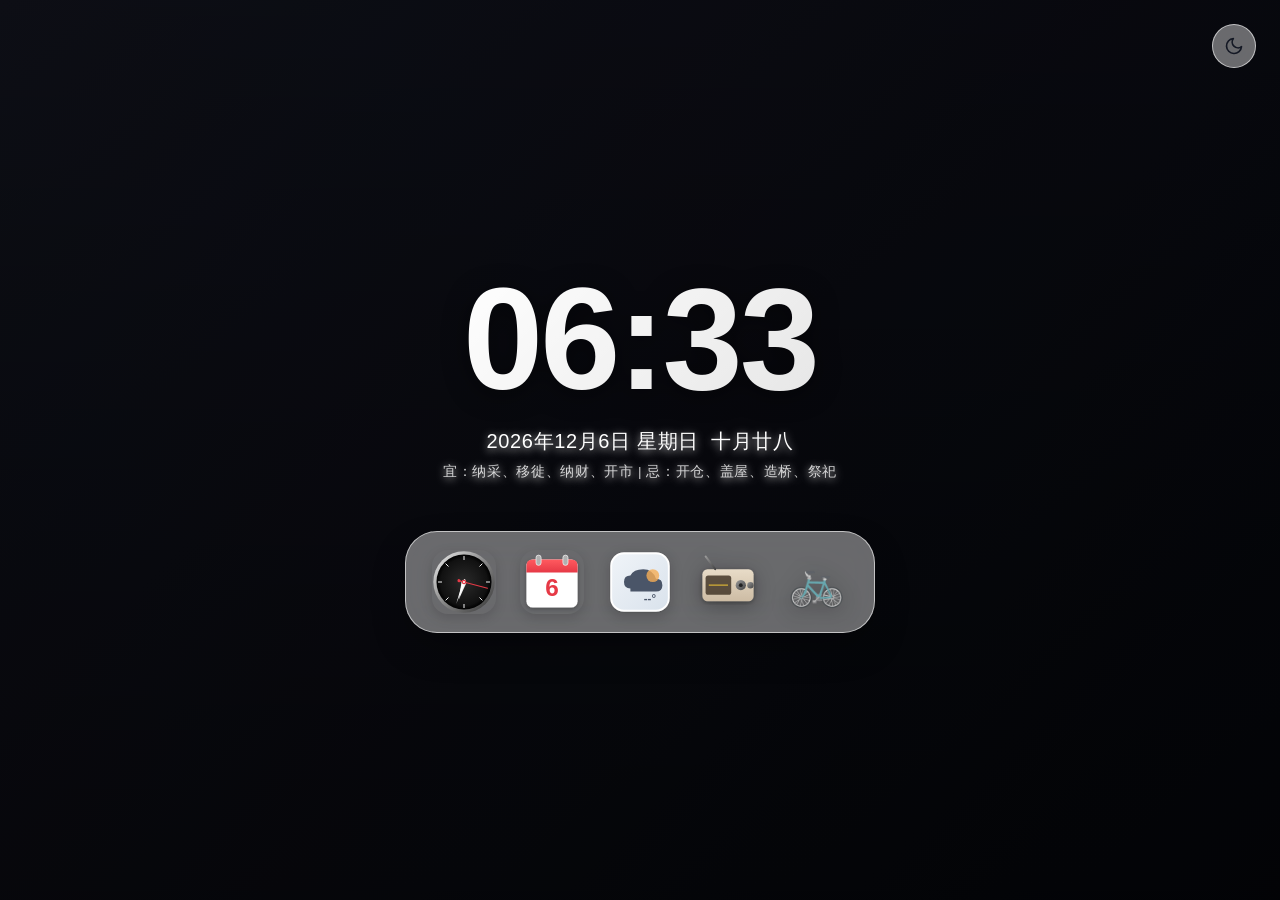
==== commit 90fc3345: "deploy: 2026/10/20 20:27:26" ====
--- a/index.html
+++ b/index.html
@@ -24,6 +24,7 @@
 <link rel="stylesheet" href="assets/css/home/layout.css?v=217991208d">
 <link rel="stylesheet" href="assets/css/home/panel.css?v=2468d6ecc9">
 <link rel="stylesheet" href="assets/css/home/extra.css?v=a00f566f0d">
+<link rel="stylesheet" href="assets/css/home/mobile.css?v=0514c1cc02">
 </head>
 
 <body>
@@ -289,6 +290,6 @@
 
   <script src="assets/vendor/lunar-1.6.12.js?v=e92a6390a7" defer></script>
 
-<script src="assets/js/home/app.js?v=264b003985"></script>
+<script src="assets/js/home/app.js?v=51cb83edd2"></script>
 </body>
 </html>
--- a/assets/css/home/mobile.css
+++ b/assets/css/home/mobile.css
@@ -0,0 +1 @@
+.side-panel>.panel-content{min-height:0}.clock,.date-area,.dock{-webkit-touch-callout:none}@media (max-width:720px){body{height:100vh;height:100dvh}.main-area{justify-content:center;padding:max(10px,env(safe-area-inset-top)) max(12px,env(safe-area-inset-right)) max(10px,env(safe-area-inset-bottom)) max(12px,env(safe-area-inset-left))}.content-wrap{flex:1;justify-content:flex-start;padding:20vh 0 2vh}.clock{font-size:min(23vw, 19vh);letter-spacing:-.03em}.date-area{margin-top:1.2vh;margin-bottom:0;gap:6px;padding:0 4px}.date-line-1{font-size:clamp(.95rem, 4.2vw, 1.15rem);gap:8px;line-height:1.4}.date-line-2{font-size:clamp(.66rem, 3vw, .8rem);line-height:1.5;text-wrap:pretty;opacity:.92}.dock{flex:none;flex-wrap:nowrap;margin-top:auto;gap:clamp(8px,2.6vw,14px);padding:clamp(10px,2.6vw,14px) clamp(12px,3.6vw,18px);border-radius:26px;max-width:100%}.tool-item{width:clamp(46px,13vw,56px);height:clamp(46px,13vw,56px);border-radius:15px;-webkit-tap-highlight-color:transparent}.tool-item:hover{transform:none}.emoji-char{font-size:clamp(30px, 8.6vw, 38px)}.theme-toggle{top:max(12px,env(safe-area-inset-top));right:max(14px,env(safe-area-inset-right));width:42px;height:42px}.app-container.split{flex-direction:column}.app-container.split .main-area{flex:none;transform:none;opacity:.9;height:32vh;height:32dvh;width:100%;padding:max(8px,env(safe-area-inset-top)) 12px 0;overflow:hidden}.app-container.split .content-wrap{padding:0;justify-content:center;gap:0;transform:none}.app-container.split .clock{font-size:clamp(2.1rem, 9.5vw, 2.9rem);line-height:1.05}.app-container.split .date-area{margin:2px 0 6px;gap:2px}.app-container.split .date-line-1{font-size:clamp(.72rem, 3.2vw, .86rem)}.app-container.split .date-line-2{display:none}.app-container.split .dock{margin-top:8px;gap:7px;padding:6px 10px;border-radius:16px}.app-container.split .tool-item{width:34px;height:34px;border-radius:10px}.app-container.split .emoji-char{font-size:22px}.side-panel{top:auto;bottom:0;left:0;right:0;width:100%;min-width:0;max-width:none;height:68vh;height:68dvh;padding:14px clamp(16px,5vw,22px) calc(14px + env(safe-area-inset-bottom));border-left:none;border-top:1px solid var(--panel-border);border-radius:22px 22px 0 0;transform:translateY(100%);box-shadow:0 -12px 40px rgba(0,0,0,.28)}.side-panel.open{transform:translateY(0)}.side-panel::before{content:"";flex:none;width:40px;height:4px;border-radius:2px;background:var(--glass-border);margin:-4px auto 10px}.panel-header{margin-bottom:12px}.panel-title{font-size:1.15rem}.side-panel.open .panel-content{-webkit-overflow-scrolling:touch;overscroll-behavior:contain}#panel-clock.active{height:auto;min-height:100%}.app-container.split .big-clock-display,.side-panel .big-clock-display{font-size:clamp(2.6rem, 13vw, 3.4rem);margin-top:0!important;margin-bottom:14px!important}.pomo-module{margin-top:0;margin-bottom:8px;max-width:none;padding:14px;border-radius:18px}.pomo-ring-wrap{width:clamp(120px,34vw,150px);height:clamp(120px,34vw,150px);margin-bottom:14px}.pomo-header{margin-bottom:12px}.cal-day{aspect-ratio:1/1.02;border-radius:10px}.cal-solar{font-size:clamp(.9rem, 4.4vw, 1.1rem)}.cal-lunar{font-size:clamp(.55rem, 2.6vw, .68rem);transform:none;margin-top:1px}.calendar-grid{gap:2px}.weather-hero-temp{font-size:clamp(3rem, 15vw, 4rem)}.weather-grid{grid-template-columns:1fr 1fr}.forecast-item{min-width:84px}.toast{bottom:calc(24px + env(safe-area-inset-bottom));max-width:calc(100vw - 32px);text-align:center}}@media (max-height:520px) and (orientation:landscape){body{height:100vh;height:100dvh}.main-area{padding:max(8px,env(safe-area-inset-top)) 16px max(8px,env(safe-area-inset-bottom))}.content-wrap{padding:0}.clock{font-size:min(13vh, 9vw)}.date-area{margin-top:4px;margin-bottom:10px}.date-line-1{font-size:clamp(.8rem, 2.4vw, .95rem)}.date-line-2{font-size:clamp(.66rem, 2vw, .78rem);text-wrap:pretty}.dock{gap:10px;padding:8px 12px;border-radius:20px}.tool-item{width:clamp(38px,10vh,46px);height:clamp(38px,10vh,46px);border-radius:12px}.side-panel{top:0;bottom:auto;left:auto;right:0;width:min(78vw,560px);min-width:0;max-width:none;height:100vh;height:100dvh;padding:12px 16px;border-left:1px solid var(--panel-border);border-top:none;border-radius:0;transform:translateX(100%)}.side-panel.open{transform:translateX(0)}.side-panel::before{display:none}.app-container.split .main-area{flex:none;transform:none;width:calc(100% - min(78vw,560px));height:100%;padding:8px;opacity:1}.app-container.split .clock{font-size:clamp(1.9rem, 4.6vw, 2.6rem)}.app-container.split .date-area{margin:2px 0 8px;gap:2px}.app-container.split .date-line-1{font-size:clamp(.7rem, 1.6vw, .82rem)}.app-container.split .date-line-2{display:none}.app-container.split .dock{gap:6px;padding:6px 8px;border-radius:14px}.app-container.split .tool-item{width:32px;height:32px;border-radius:9px}.app-container.split .emoji-char{font-size:20px}.big-clock-display{font-size:clamp(2rem, 6vw, 2.8rem);margin-top:0!important;margin-bottom:10px!important}.pomo-module{margin-top:0;margin-bottom:6px;padding:12px}.pomo-header{margin-bottom:10px}.pomo-ring-wrap{width:120px;height:120px;margin-bottom:10px}.pomo-time{font-size:1.45rem}}
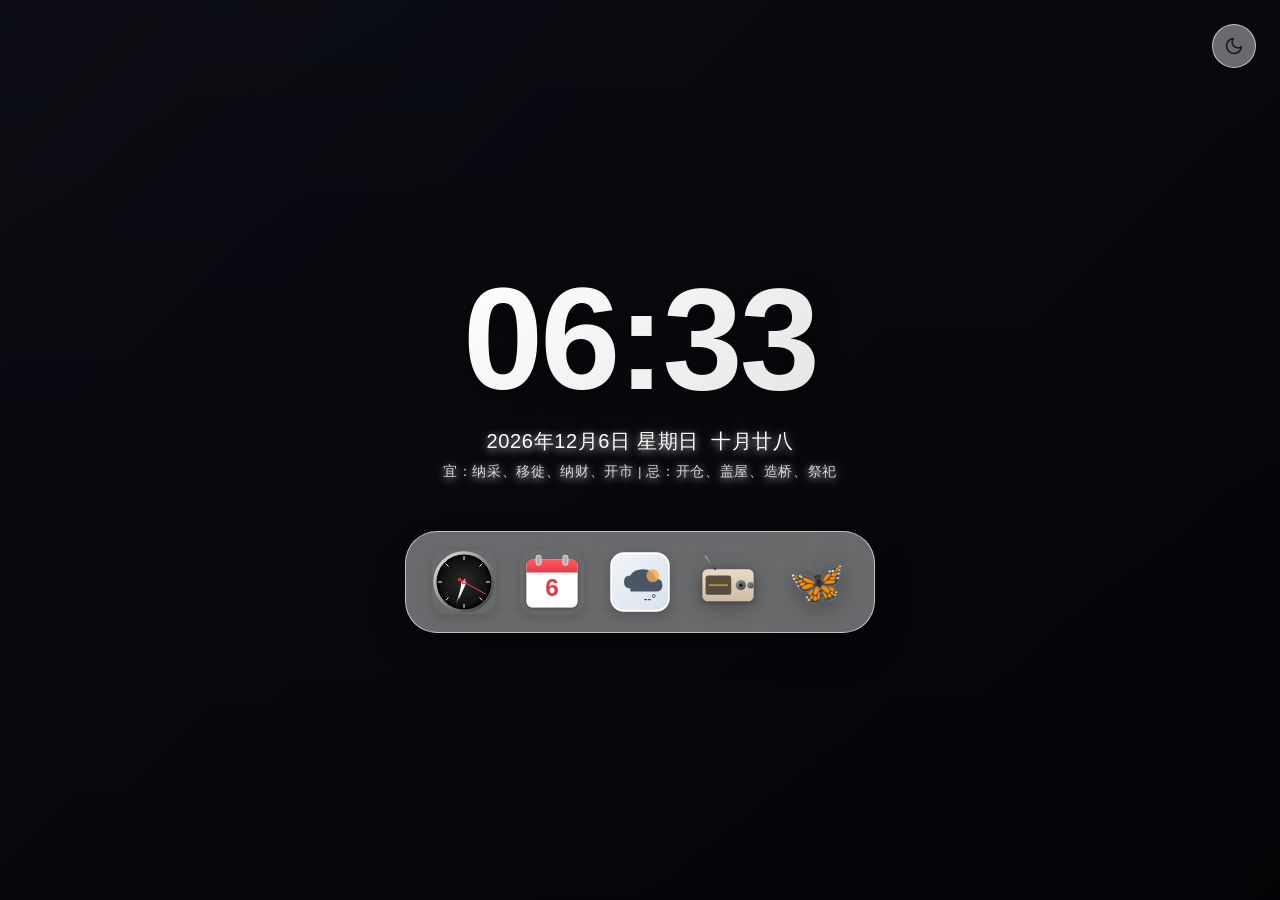
==== commit 084a561d: "deploy: 2026/10/20 21:16:41" ====
--- a/index.html
+++ b/index.html
@@ -22,7 +22,7 @@
 
 <link rel="stylesheet" href="assets/css/home/base.css?v=756095dc05">
 <link rel="stylesheet" href="assets/css/home/layout.css?v=217991208d">
-<link rel="stylesheet" href="assets/css/home/panel.css?v=2468d6ecc9">
+<link rel="stylesheet" href="assets/css/home/panel.css?v=dc722ce981">
 <link rel="stylesheet" href="assets/css/home/extra.css?v=a00f566f0d">
 <link rel="stylesheet" href="assets/css/home/mobile.css?v=0514c1cc02">
 </head>
@@ -290,6 +290,6 @@
 
   <script src="assets/vendor/lunar-1.6.12.js?v=e92a6390a7" defer></script>
 
-<script src="assets/js/home/app.js?v=51cb83edd2"></script>
+<script src="assets/js/home/app.js?v=59a8651e11"></script>
 </body>
 </html>
--- a/assets/css/home/panel.css
+++ b/assets/css/home/panel.css
@@ -1 +1 @@
-/*! home/panel.css */.side-panel{position:fixed;top:0;right:0;width:50vw;min-width:380px;max-width:800px;height:100vh;height:100dvh;background:var(--panel-bg);border-left:1px solid var(--panel-border);backdrop-filter:blur(30px);-webkit-backdrop-filter:blur(30px);z-index:40;transform:translateX(100%);opacity:0;pointer-events:none;display:flex;flex-direction:column;padding:clamp(20px,4vw,40px);transition:transform .5s cubic-bezier(.25, 1, .5, 1),opacity .5s cubic-bezier(.25, 1, .5, 1)}.side-panel.open{transform:translateX(0);opacity:1;pointer-events:auto}.panel-header{display:flex;justify-content:space-between;align-items:center;margin-bottom:clamp(20px,4vw,30px);flex-shrink:0}.panel-title{font-size:clamp(1.2rem, 3vw, 1.5rem);font-weight:600;margin:0}.panel-close{background:var(--hover-bg);border:none;width:36px;height:36px;border-radius:50%;cursor:pointer;color:var(--text);display:grid;place-items:center;transition:background .2s}.panel-close:hover{background:var(--glass-border)}.panel-content{flex:1;overflow-y:auto;display:none;padding-bottom:20px}.panel-content.active{display:block;animation:fadeIn .4s ease}#panel-clock.active{display:flex;flex-direction:column;align-items:center;height:100%}.big-clock-display{font-family:ui-rounded,sans-serif;font-size:clamp(4rem, 10vw, 7rem);font-weight:600;text-align:center;letter-spacing:-.04em;line-height:1;text-shadow:0 4px 20px rgba(0,0,0,.1)}.pomo-module{width:100%;max-width:340px;background:var(--card-bg);border:1px solid var(--card-border);border-radius:24px;padding:clamp(16px,3vw,24px);display:flex;flex-direction:column;align-items:center;position:relative;backdrop-filter:blur(10px);margin-top:auto;margin-bottom:20px}.pomo-header{width:100%;display:flex;justify-content:space-between;align-items:center;font-size:clamp(.9rem, 2vw, 1rem);font-weight:600;color:var(--text-sub);margin-bottom:20px}.pomo-settings-btn{background:0 0;border:none;color:var(--text-sub);cursor:pointer;padding:4px;border-radius:8px;transition:background .2s}.pomo-settings-btn:hover{background:var(--hover-bg);color:var(--text)}.pomo-settings-btn svg{width:20px;height:20px}.pomo-settings-pop{display:none;position:absolute;top:60px;right:20px;background:var(--panel-bg);border:1px solid var(--panel-border);padding:16px;border-radius:16px;z-index:10;box-shadow:0 10px 30px rgba(0,0,0,.2);flex-direction:column;gap:12px}.pomo-settings-pop.show{display:flex}.pomo-settings-pop label{font-size:.9rem;display:flex;justify-content:space-between;align-items:center;gap:10px}.pomo-settings-pop input{width:60px;padding:6px 8px;border-radius:8px;border:1px solid var(--line);background:var(--glass);color:var(--text);font-size:.9rem;outline:0}.pomo-settings-pop button{background:#4f6ef7;color:#fff;border:none;padding:8px 12px;border-radius:8px;cursor:pointer;font-size:.9rem;font-weight:600;margin-top:4px}.pomo-ring-wrap{position:relative;width:clamp(140px,40vw,180px);height:clamp(140px,40vw,180px);margin-bottom:20px}.pomo-ring-svg{width:100%;height:100%;transform:rotate(-90deg)}.pomo-track{fill:none;stroke:var(--line);stroke-width:6}.pomo-bar{fill:none;stroke:#e63946;stroke-width:6;stroke-linecap:round;stroke-dasharray:276.46;stroke-dashoffset:0;transition:stroke-dashoffset .5s linear}.pomo-time{position:absolute;inset:0;display:flex;align-items:center;justify-content:center;font-family:ui-rounded,sans-serif;font-size:clamp(1.8rem, 5vw, 2.4rem);font-weight:600;font-variant-numeric:tabular-nums;color:var(--text)}.pomo-controls{display:flex;gap:16px}.pomo-btn{padding:clamp(8px,2vw,10px) clamp(16px,4vw,24px);border-radius:14px;border:1px solid var(--glass-border);background:var(--glass);color:var(--text);font-size:clamp(.85rem, 2vw, 1rem);font-weight:600;cursor:pointer;transition:all .2s;backdrop-filter:blur(10px)}.pomo-btn:hover{background:var(--hover-bg)}.pomo-btn:active{transform:scale(.96)}.calendar-header{display:grid;grid-template-columns:repeat(7,1fr);text-align:center;font-weight:600;color:var(--text-sub);margin-bottom:8px;font-size:clamp(.8rem, 2vw, .95rem)}.calendar-grid{display:grid;grid-template-columns:repeat(7,1fr);gap:clamp(2px,1vw,4px)}.cal-day{aspect-ratio:1.1;display:flex;flex-direction:column;align-items:center;justify-content:center;border-radius:50%;cursor:default;transition:background .2s;margin:0}.cal-day:hover{background:var(--cal-hover)}.cal-day.other-month{opacity:.25}.cal-solar{font-size:clamp(1rem, 3vw, 1.35rem);font-weight:600;line-height:1.2}.cal-lunar{font-size:clamp(.6rem, 1.8vw, .75rem);color:var(--text-sub);transform:scale(.9);margin-top:2px;white-space:nowrap}.cal-day.today{background:var(--cal-today-bg);color:#fff;box-shadow:0 4px 12px rgba(230,57,70,.3)}.cal-day.today .cal-lunar{color:rgba(255,255,255,.9)}.cal-day.today:hover{background:var(--cal-today-bg)}.today-btn{background:var(--glass);border:1px solid var(--glass-border);color:var(--text);font-size:clamp(.75rem, 1.8vw, .85rem);font-weight:600;padding:6px 14px;border-radius:999px;cursor:pointer;transition:background .2s}.today-btn:hover{background:var(--hover-bg)}.weather-search-container{position:relative;margin-bottom:24px}.weather-search-container input{width:100%;padding:clamp(10px,2vw,14px) clamp(14px,3vw,20px);padding-right:50px;border-radius:24px;border:1px solid var(--card-border);background:var(--card-bg);color:var(--text);font-size:clamp(.9rem, 2vw, 1rem);outline:0;backdrop-filter:blur(10px);transition:border-color .3s}.weather-search-container input:focus{border-color:#4f6ef7}.weather-search-container button{position:absolute;right:6px;top:6px;bottom:6px;width:38px;border-radius:50%;border:none;background:#4f6ef7;color:#fff;cursor:pointer;display:grid;place-items:center;transition:background .3s}.weather-search-container button:hover{background:#3b56cc}.weather-hero{display:flex;flex-direction:column;align-items:center;margin-bottom:30px}.weather-hero-city{font-size:clamp(1rem, 2.5vw, 1.2rem);font-weight:600;margin-bottom:10px}.weather-hero-main{display:flex;align-items:center;gap:20px;flex-wrap:wrap;justify-content:center}.weather-hero-temp{font-size:clamp(3.5rem, 10vw, 5rem);font-weight:300;line-height:1;letter-spacing:-.05em}.weather-hero-desc{font-size:clamp(1.2rem, 3vw, 1.5rem);font-weight:700;margin-bottom:4px}.weather-grid{display:grid;grid-template-columns:repeat(auto-fit,minmax(130px,1fr));gap:12px;margin-bottom:30px}.weather-card{background:var(--card-bg);border:1px solid var(--card-border);border-radius:16px;padding:clamp(12px,2vw,16px);display:flex;flex-direction:column;justify-content:center;backdrop-filter:blur(10px)}.weather-card-title{font-size:clamp(.75rem, 1.8vw, .85rem);color:var(--text-sub);margin-bottom:8px;display:flex;align-items:center;gap:6px}.weather-card-value{font-size:clamp(1.2rem, 3vw, 1.5rem);font-weight:600}.weather-forecast-title{font-size:clamp(1rem, 2vw, 1.1rem);font-weight:600;margin-bottom:16px}.weather-forecast{display:flex;gap:10px;overflow-x:auto;padding-bottom:10px;scrollbar-width:none}.weather-forecast::-webkit-scrollbar{display:none}.forecast-item{flex:1;min-width:clamp(70px,20vw,80px);background:var(--card-bg);border:1px solid var(--card-border);border-radius:16px;padding:clamp(10px,2vw,16px) 10px;display:flex;flex-direction:column;align-items:center;backdrop-filter:blur(10px)}.forecast-item svg{width:clamp(24px,4vw,28px);height:clamp(24px,4vw,28px);margin:6px 0}.forecast-temp{font-weight:600;font-size:clamp(.85rem, 2vw, .95rem)}.forecast-date{font-size:clamp(.75rem, 1.8vw, .85rem);color:var(--text-sub);margin-bottom:4px}.toast{position:fixed;bottom:40px;left:50%;transform:translateX(-50%) translateY(20px);background:var(--panel-bg);padding:12px 24px;border-radius:999px;border:1px solid var(--panel-border);backdrop-filter:blur(10px);font-size:.9rem;opacity:0;transition:all .3s ease;pointer-events:none;z-index:100;box-shadow:0 10px 30px rgba(0,0,0,.2)}.toast.show{opacity:1;transform:translateX(-50%) translateY(0)}.particle{position:fixed;width:8px;height:8px;border-radius:2px;pointer-events:none;z-index:999}@keyframes fadeIn{from{opacity:0;transform:translateY(10px)}to{opacity:1;transform:translateY(0)}}+/*! home/panel.css */.side-panel{position:fixed;top:0;right:0;width:50vw;min-width:380px;max-width:800px;height:100vh;height:100dvh;background:var(--panel-bg);border-left:1px solid var(--panel-border);backdrop-filter:blur(30px);-webkit-backdrop-filter:blur(30px);z-index:40;transform:translateX(100%);opacity:0;pointer-events:none;display:flex;flex-direction:column;padding:clamp(20px,4vw,40px);transition:transform .5s cubic-bezier(.25, 1, .5, 1),opacity .5s cubic-bezier(.25, 1, .5, 1)}.side-panel.open{transform:translateX(0);opacity:1;pointer-events:auto}.panel-header{display:flex;justify-content:space-between;align-items:center;margin-bottom:clamp(20px,4vw,30px);flex-shrink:0}.panel-title{font-size:clamp(1.2rem, 3vw, 1.5rem);font-weight:600;margin:0}.panel-close{background:var(--hover-bg);border:none;width:36px;height:36px;border-radius:50%;cursor:pointer;color:var(--text);display:grid;place-items:center;transition:background .2s}.panel-close:hover{background:var(--glass-border)}.panel-content{flex:1;overflow-y:auto;display:none;padding-bottom:20px}.panel-content.active{display:block;animation:fadeIn .4s ease}#panel-clock.active{display:flex;flex-direction:column;align-items:center;height:100%}.big-clock-display{font-family:ui-rounded,sans-serif;font-size:clamp(4rem, 10vw, 7rem);font-weight:600;text-align:center;letter-spacing:-.04em;line-height:1;text-shadow:0 4px 20px rgba(0,0,0,.1)}.pomo-module{width:100%;max-width:340px;background:var(--card-bg);border:1px solid var(--card-border);border-radius:24px;padding:clamp(16px,3vw,24px);display:flex;flex-direction:column;align-items:center;position:relative;backdrop-filter:blur(10px);margin-top:auto;margin-bottom:20px}.pomo-header{width:100%;display:flex;justify-content:space-between;align-items:center;font-size:clamp(.9rem, 2vw, 1rem);font-weight:600;color:var(--text-sub);margin-bottom:20px}.pomo-settings-btn{background:0 0;border:none;color:var(--text-sub);cursor:pointer;padding:4px;border-radius:8px;transition:background .2s}.pomo-settings-btn:hover{background:var(--hover-bg);color:var(--text)}.pomo-settings-btn svg{width:20px;height:20px}.pomo-settings-pop{display:none;position:absolute;top:60px;right:20px;background:var(--panel-bg);border:1px solid var(--panel-border);padding:16px;border-radius:16px;z-index:10;box-shadow:0 10px 30px rgba(0,0,0,.2);flex-direction:column;gap:12px}.pomo-settings-pop.show{display:flex}.pomo-settings-pop label{font-size:.9rem;display:flex;justify-content:space-between;align-items:center;gap:10px}.pomo-settings-pop input{width:60px;padding:6px 8px;border-radius:8px;border:1px solid var(--line);background:var(--glass);color:var(--text);font-size:.9rem;outline:0}.pomo-settings-pop button{background:#4f6ef7;color:#fff;border:none;padding:8px 12px;border-radius:8px;cursor:pointer;font-size:.9rem;font-weight:600;margin-top:4px}.pomo-ring-wrap{position:relative;width:clamp(140px,40vw,180px);height:clamp(140px,40vw,180px);margin-bottom:20px}.pomo-ring-svg{width:100%;height:100%;transform:rotate(-90deg)}.pomo-track{fill:none;stroke:var(--line);stroke-width:6}.pomo-bar{fill:none;stroke:#e63946;stroke-width:6;stroke-linecap:round;stroke-dasharray:276.46;stroke-dashoffset:0;transition:stroke-dashoffset .5s linear}.pomo-time{position:absolute;inset:0;display:flex;align-items:center;justify-content:center;font-family:ui-rounded,sans-serif;font-size:clamp(1.8rem, 5vw, 2.4rem);font-weight:600;font-variant-numeric:tabular-nums;color:var(--text)}.pomo-controls{display:flex;gap:16px}.pomo-btn{padding:clamp(8px,2vw,10px) clamp(16px,4vw,24px);border-radius:14px;border:1px solid var(--glass-border);background:var(--glass);color:var(--text);font-size:clamp(.85rem, 2vw, 1rem);font-weight:600;cursor:pointer;transition:all .2s;backdrop-filter:blur(10px)}.pomo-btn:hover{background:var(--hover-bg)}.pomo-btn:active{transform:scale(.96)}.calendar-header{display:grid;grid-template-columns:repeat(7,1fr);text-align:center;font-weight:600;color:var(--text-sub);margin-bottom:8px;font-size:clamp(.8rem, 2vw, .95rem)}.calendar-grid{display:grid;grid-template-columns:repeat(7,1fr);gap:clamp(2px,1vw,4px)}.cal-day{aspect-ratio:1/0.94;display:flex;flex-direction:column;align-items:center;justify-content:center;border-radius:12px;cursor:default;transition:background .2s;margin:0}.cal-day:hover{background:var(--cal-hover)}.cal-day.other-month{opacity:.25}.cal-solar{font-size:clamp(1rem, 3vw, 1.35rem);font-weight:600;line-height:1.2}.cal-lunar{font-size:clamp(.6rem, 1.8vw, .75rem);color:var(--text-sub);transform:scale(.9);margin-top:2px;white-space:nowrap}.cal-day.today{background:var(--cal-today-bg);color:#fff;box-shadow:0 4px 12px rgba(230,57,70,.3)}.cal-day.today .cal-lunar{color:rgba(255,255,255,.9)}.cal-day.today:hover{background:var(--cal-today-bg)}.today-btn{background:var(--glass);border:1px solid var(--glass-border);color:var(--text);font-size:clamp(.75rem, 1.8vw, .85rem);font-weight:600;padding:6px 14px;border-radius:999px;cursor:pointer;transition:background .2s}.today-btn:hover{background:var(--hover-bg)}.weather-search-container{position:relative;margin-bottom:24px}.weather-search-container input{width:100%;padding:clamp(10px,2vw,14px) clamp(14px,3vw,20px);padding-right:50px;border-radius:24px;border:1px solid var(--card-border);background:var(--card-bg);color:var(--text);font-size:clamp(.9rem, 2vw, 1rem);outline:0;backdrop-filter:blur(10px);transition:border-color .3s}.weather-search-container input:focus{border-color:#4f6ef7}.weather-search-container button{position:absolute;right:6px;top:6px;bottom:6px;width:38px;border-radius:50%;border:none;background:#4f6ef7;color:#fff;cursor:pointer;display:grid;place-items:center;transition:background .3s}.weather-search-container button:hover{background:#3b56cc}.weather-hero{display:flex;flex-direction:column;align-items:center;margin-bottom:30px}.weather-hero-city{font-size:clamp(1rem, 2.5vw, 1.2rem);font-weight:600;margin-bottom:10px}.weather-hero-main{display:flex;align-items:center;gap:20px;flex-wrap:wrap;justify-content:center}.weather-hero-temp{font-size:clamp(3.5rem, 10vw, 5rem);font-weight:300;line-height:1;letter-spacing:-.05em}.weather-hero-desc{font-size:clamp(1.2rem, 3vw, 1.5rem);font-weight:700;margin-bottom:4px}.weather-grid{display:grid;grid-template-columns:repeat(auto-fit,minmax(130px,1fr));gap:12px;margin-bottom:30px}.weather-card{background:var(--card-bg);border:1px solid var(--card-border);border-radius:16px;padding:clamp(12px,2vw,16px);display:flex;flex-direction:column;justify-content:center;backdrop-filter:blur(10px)}.weather-card-title{font-size:clamp(.75rem, 1.8vw, .85rem);color:var(--text-sub);margin-bottom:8px;display:flex;align-items:center;gap:6px}.weather-card-value{font-size:clamp(1.2rem, 3vw, 1.5rem);font-weight:600}.weather-forecast-title{font-size:clamp(1rem, 2vw, 1.1rem);font-weight:600;margin-bottom:16px}.weather-forecast{display:flex;gap:10px;overflow-x:auto;padding-bottom:10px;scrollbar-width:none}.weather-forecast::-webkit-scrollbar{display:none}.forecast-item{flex:1;min-width:clamp(70px,20vw,80px);background:var(--card-bg);border:1px solid var(--card-border);border-radius:16px;padding:clamp(10px,2vw,16px) 10px;display:flex;flex-direction:column;align-items:center;backdrop-filter:blur(10px)}.forecast-item svg{width:clamp(24px,4vw,28px);height:clamp(24px,4vw,28px);margin:6px 0}.forecast-temp{font-weight:600;font-size:clamp(.85rem, 2vw, .95rem)}.forecast-date{font-size:clamp(.75rem, 1.8vw, .85rem);color:var(--text-sub);margin-bottom:4px}.toast{position:fixed;bottom:40px;left:0;right:0;width:fit-content;max-width:calc(100vw - 32px);margin-left:auto;margin-right:auto;white-space:nowrap;overflow:hidden;text-overflow:ellipsis;transform:translateY(20px);background:var(--panel-bg);padding:12px 24px;border-radius:999px;border:1px solid var(--panel-border);backdrop-filter:blur(10px);font-size:.9rem;opacity:0;transition:all .3s ease;pointer-events:none;z-index:100;box-shadow:0 10px 30px rgba(0,0,0,.2)}.toast.show{opacity:1;transform:translateY(0)}.particle{position:fixed;width:8px;height:8px;border-radius:2px;pointer-events:none;z-index:999}@keyframes fadeIn{from{opacity:0;transform:translateY(10px)}to{opacity:1;transform:translateY(0)}}
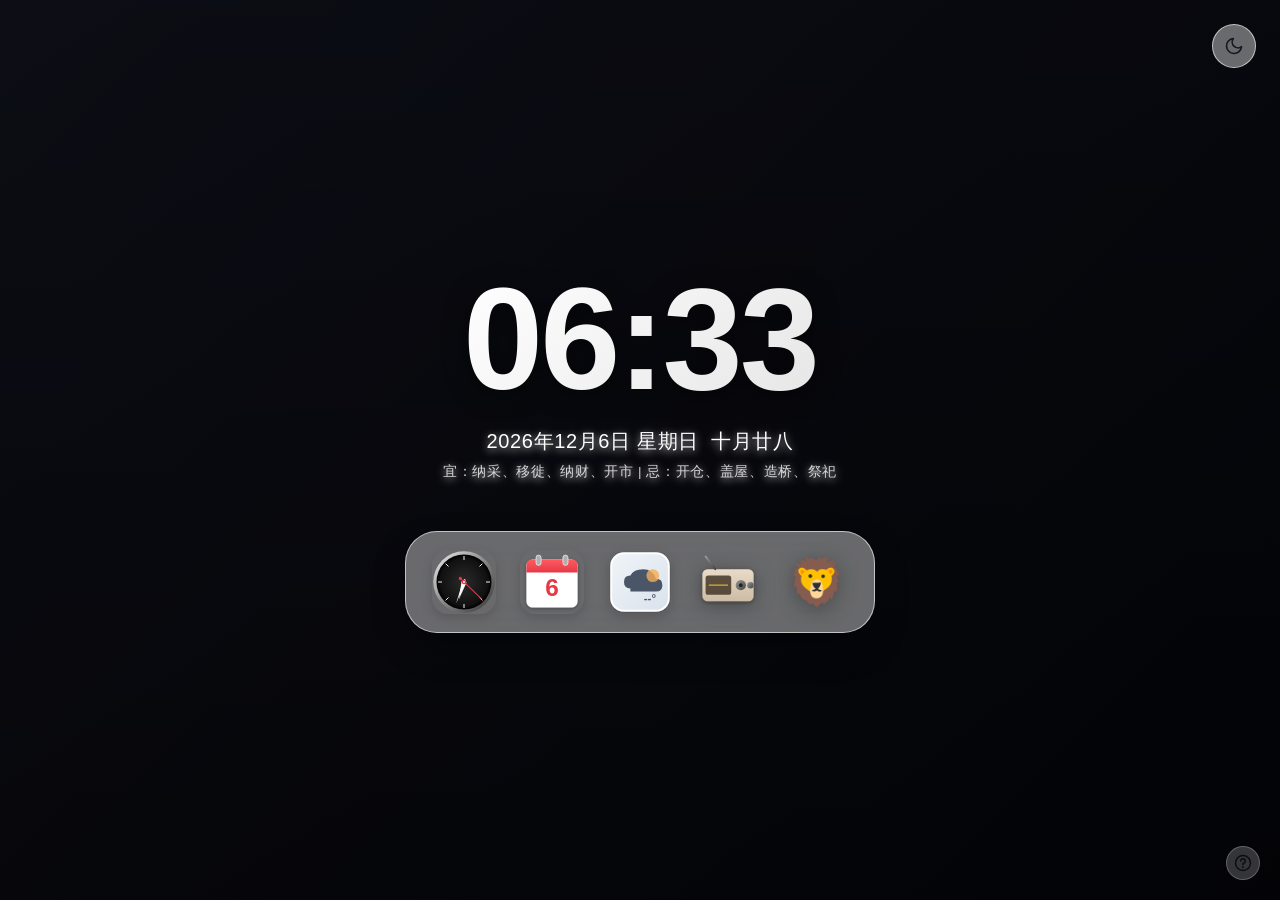
==== commit 5eebc0e8: "feat(help): 主页右下角增加帮助入口 + help/help.html 占位页" ====
--- a/index.html
+++ b/index.html
@@ -25,6 +25,7 @@
 <link rel="stylesheet" href="assets/css/home/panel.css?v=dc722ce981">
 <link rel="stylesheet" href="assets/css/home/extra.css?v=a00f566f0d">
 <link rel="stylesheet" href="assets/css/home/mobile.css?v=0514c1cc02">
+<link rel="stylesheet" href="assets/css/home/help-fab.css?v=b154b9dec2">
 </head>
 
 <body>
@@ -286,6 +287,14 @@
     </svg>
   </button>
 
+  <a class="help-fab" href="/help/help.html" title="使用帮助" aria-label="使用帮助">
+    <svg viewBox="0 0 48 48" fill="none" aria-hidden="true">
+      <path d="M24 44C29.5228 44 34.5228 41.7614 38.1421 38.1421C41.7614 34.5228 44 29.5228 44 24C44 18.4772 41.7614 13.4772 38.1421 9.85786C34.5228 6.23858 29.5228 4 24 4C18.4772 4 13.4772 6.23858 9.85786 9.85786C6.23858 13.4772 4 18.4772 4 24C4 29.5228 6.23858 34.5228 9.85786 38.1421C13.4772 41.7614 18.4772 44 24 44Z" fill="none" stroke="currentColor" stroke-width="4" stroke-linejoin="round"/>
+      <path d="M24 28.6248V24.6248C27.3137 24.6248 30 21.9385 30 18.6248C30 15.3111 27.3137 12.6248 24 12.6248C20.6863 12.6248 18 15.3111 18 18.6248" stroke="currentColor" stroke-width="4" stroke-linecap="round" stroke-linejoin="round"/>
+      <path fill-rule="evenodd" clip-rule="evenodd" d="M24 37.6248C25.3807 37.6248 26.5 36.5055 26.5 35.1248C26.5 33.7441 25.3807 32.6248 24 32.6248C22.6193 32.6248 21.5 33.7441 21.5 35.1248C21.5 36.5055 22.6193 37.6248 24 37.6248Z" fill="currentColor"/>
+    </svg>
+  </a>
+
   <div class="toast" id="toast">提示</div>
 
   <script src="assets/vendor/lunar-1.6.12.js?v=e92a6390a7" defer></script>
--- a/assets/css/home/help-fab.css
+++ b/assets/css/home/help-fab.css
@@ -0,0 +1,65 @@
+/*! home/help-fab.css —— 主页右下角「帮助」入口
+ *  z-index 20：高于主内容(10)、低于侧边面板(40)，面板打开时会被自然遮住。 */
+
+.help-fab {
+  position: fixed;
+  right: clamp(12px, 2vw, 20px);
+  bottom: clamp(12px, 2vw, 20px);
+  z-index: 20;
+  width: 34px;
+  height: 34px;
+  display: grid;
+  place-items: center;
+  border-radius: 50%;
+  border: 1px solid var(--glass-border);
+  background: var(--glass);
+  -webkit-backdrop-filter: blur(12px);
+  backdrop-filter: blur(12px);
+  color: var(--text);
+  text-decoration: none;
+  opacity: .5;
+  -webkit-tap-highlight-color: transparent;
+  transition: opacity .3s ease,
+              transform .3s cubic-bezier(.25, 1, .5, 1),
+              background-color .3s ease;
+}
+
+.help-fab:hover,
+.help-fab:focus-visible {
+  opacity: 1;
+  transform: scale(1.08);
+  background: var(--hover-bg);
+  outline: none;
+}
+
+.help-fab:focus-visible {
+  box-shadow: 0 0 0 2px var(--glass-border);
+}
+
+.help-fab:active {
+  transform: scale(.95);
+}
+
+.help-fab svg {
+  width: 18px;
+  height: 18px;
+}
+
+@media (max-width: 720px) {
+  .help-fab {
+    width: 28px;
+    height: 28px;
+    right: max(8px, env(safe-area-inset-right));
+    bottom: max(8px, env(safe-area-inset-bottom));
+    opacity: .6;
+  }
+
+  .help-fab svg {
+    width: 15px;
+    height: 15px;
+  }
+}
+
+@media (hover: none) {
+  .help-fab { opacity: .6; }
+}
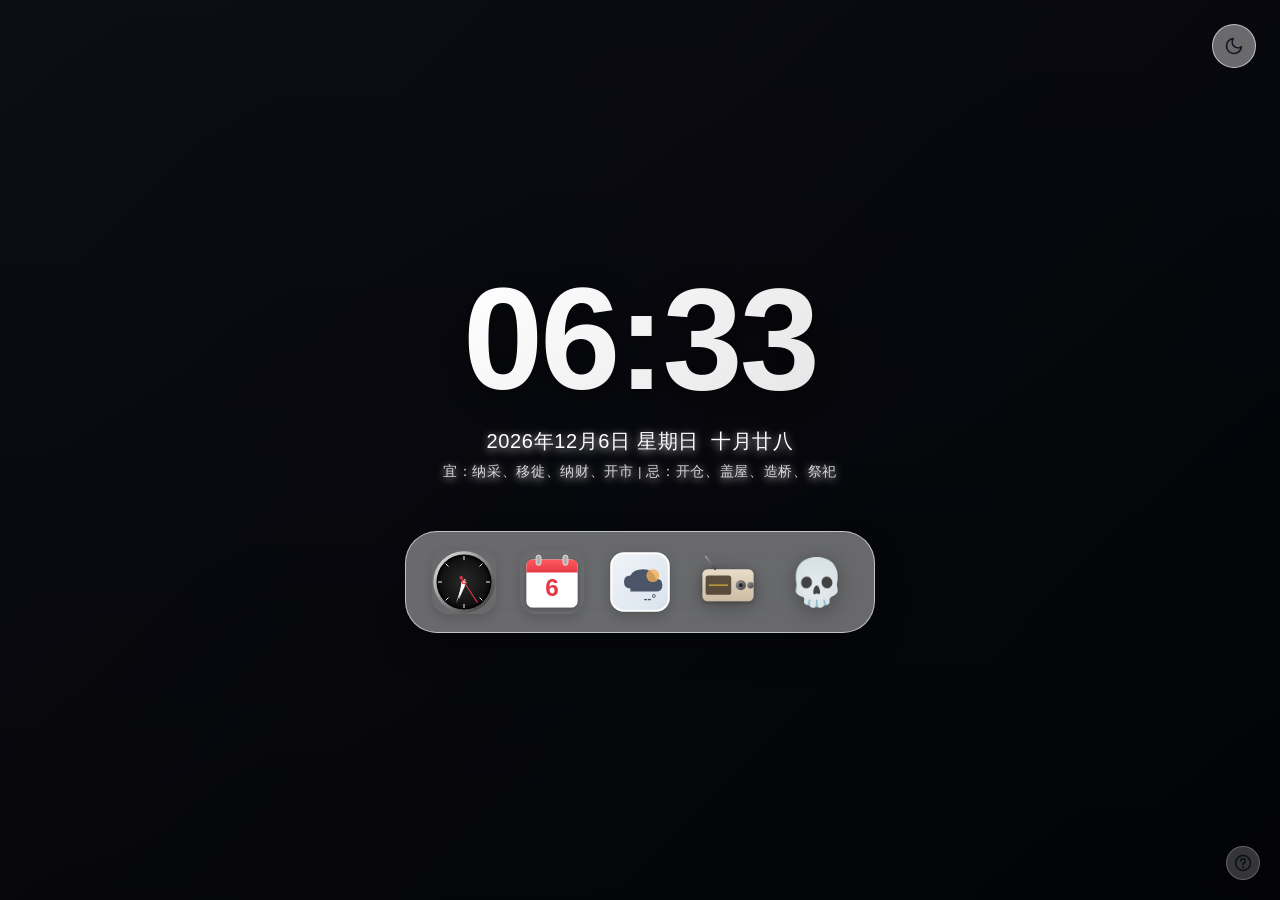
==== commit 8467c5a4: "fix: 广播页「用 Edge 打开」改指 yuanhao-o.github.io/broadcast/；首页帮助入口改为 /help/ 并在新标签页打开；顺带刷新 5 处过期的 ?v= 缓存版本号" ====
--- a/index.html
+++ b/index.html
@@ -25,7 +25,7 @@
 <link rel="stylesheet" href="assets/css/home/panel.css?v=dc722ce981">
 <link rel="stylesheet" href="assets/css/home/extra.css?v=a00f566f0d">
 <link rel="stylesheet" href="assets/css/home/mobile.css?v=0514c1cc02">
-<link rel="stylesheet" href="assets/css/home/help-fab.css?v=b154b9dec2">
+<link rel="stylesheet" href="assets/css/home/help-fab.css?v=b73da51886">
 </head>
 
 <body>
@@ -287,7 +287,7 @@
     </svg>
   </button>
 
-  <a class="help-fab" href="/help/help.html" title="使用帮助" aria-label="使用帮助">
+  <a class="help-fab" href="/help/" target="_blank" rel="noopener" title="使用帮助" aria-label="使用帮助">
     <svg viewBox="0 0 48 48" fill="none" aria-hidden="true">
       <path d="M24 44C29.5228 44 34.5228 41.7614 38.1421 38.1421C41.7614 34.5228 44 29.5228 44 24C44 18.4772 41.7614 13.4772 38.1421 9.85786C34.5228 6.23858 29.5228 4 24 4C18.4772 4 13.4772 6.23858 9.85786 9.85786C6.23858 13.4772 4 18.4772 4 24C4 29.5228 6.23858 34.5228 9.85786 38.1421C13.4772 41.7614 18.4772 44 24 44Z" fill="none" stroke="currentColor" stroke-width="4" stroke-linejoin="round"/>
       <path d="M24 28.6248V24.6248C27.3137 24.6248 30 21.9385 30 18.6248C30 15.3111 27.3137 12.6248 24 12.6248C20.6863 12.6248 18 15.3111 18 18.6248" stroke="currentColor" stroke-width="4" stroke-linecap="round" stroke-linejoin="round"/>
@@ -297,8 +297,8 @@
 
   <div class="toast" id="toast">提示</div>
 
-  <script src="assets/vendor/lunar-1.6.12.js?v=e92a6390a7" defer></script>
-
-<script src="assets/js/home/app.js?v=59a8651e11"></script>
+  <script src="assets/vendor/lunar-1.6.12.js?v=af3467a12b" defer></script>
+
+<script src="assets/js/home/app.js?v=30e23d9b58"></script>
 </body>
 </html>
